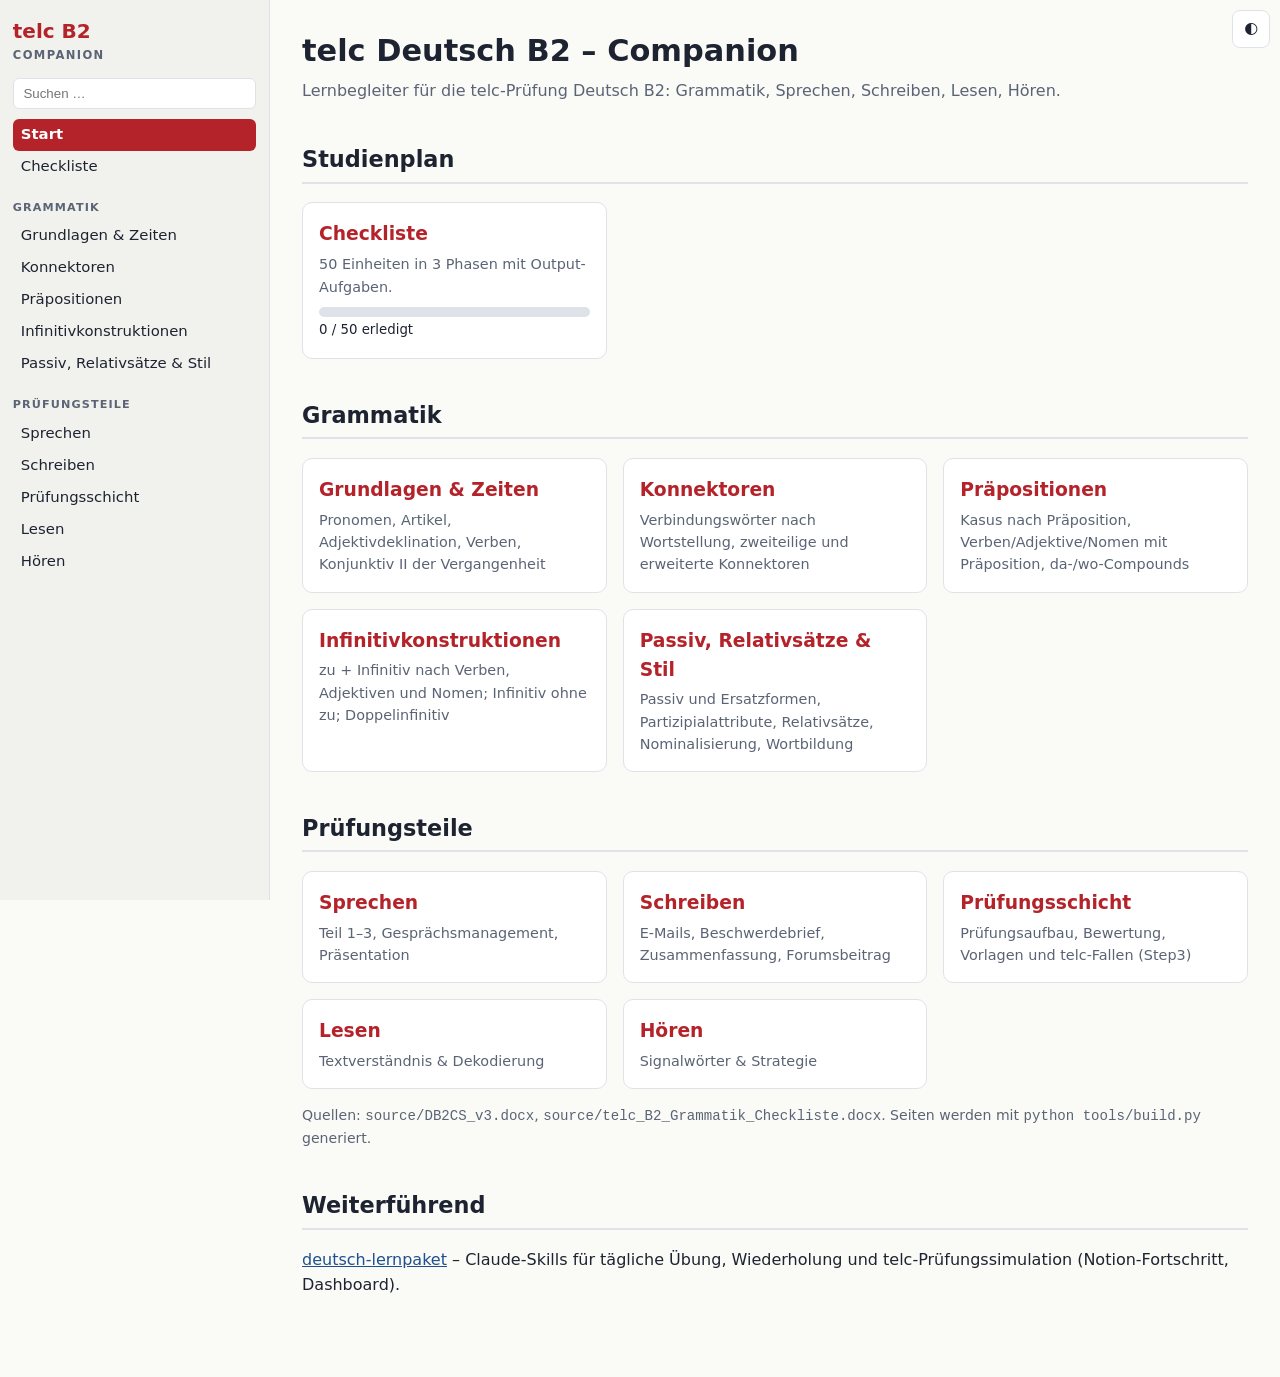
==== index.html @ 338c054a "feat: initial telc B2 companion site generated from Word sources" ====
<!DOCTYPE html>
<html lang="de">
<head>
<meta charset="utf-8">
<meta name="viewport" content="width=device-width, initial-scale=1">
<title>telc Deutsch B2 – Companion · telc Deutsch B2</title>
<link rel="stylesheet" href="assets/style.css">
<script>document.documentElement.dataset.theme = localStorage.getItem('telc-b2-theme') || (matchMedia('(prefers-color-scheme: dark)').matches ? 'dark' : 'light');</script>
</head>
<body data-root="">
<button class="menu-btn" id="menu-btn" aria-label="Menü">☰</button>
<button class="theme-btn" id="theme-btn" aria-label="Dark/Light">◐</button>
<nav class="sidebar" id="sidebar" aria-label="Navigation">
<a class="brand" href="index.html">telc B2<span>Companion</span></a>
<input type="search" id="search" placeholder="Suchen …" autocomplete="off" aria-label="Suche">
<div id="search-results" class="search-results" hidden></div>
<div class="nav-group">
<a href="index.html" class="active">Start</a>
<a href="checkliste.html">Checkliste</a>
</div>
<div class="nav-label">Grammatik</div><div class="nav-group">
<a href="grammatik/grundlagen.html">Grundlagen &amp; Zeiten</a>
<a href="grammatik/konnektoren.html">Konnektoren</a>
<a href="grammatik/praepositionen.html">Präpositionen</a>
<a href="grammatik/infinitiv.html">Infinitivkonstruktionen</a>
<a href="grammatik/passiv-relativ-stil.html">Passiv, Relativsätze &amp; Stil</a>
</div><div class="nav-label">Prüfungsteile</div><div class="nav-group">
<a href="sprechen.html">Sprechen</a>
<a href="schreiben.html">Schreiben</a>
<a href="pruefung.html">Prüfungsschicht</a>
<a href="lesen.html">Lesen</a>
<a href="hoeren.html">Hören</a>
</div>
</nav>
<main>
<h1>telc Deutsch B2 – Companion</h1>
<p class="lead">Lernbegleiter für die telc-Prüfung Deutsch B2: Grammatik, Sprechen, Schreiben, Lesen, Hören.</p>
<h2>Studienplan</h2><section class="cards">
<a class="card" href="checkliste.html"><h3>Checkliste</h3><p>50 Einheiten in 3 Phasen mit Output-Aufgaben.</p><div class="progress"><div id="home-progress-bar"></div></div><small id="home-progress-text" data-total="50"></small></a>
</section><h2>Grammatik</h2><section class="cards">
<a class="card" href="grammatik/grundlagen.html"><h3>Grundlagen &amp; Zeiten</h3><p>Pronomen, Artikel, Adjektivdeklination, Verben, Konjunktiv II der Vergangenheit</p></a>
<a class="card" href="grammatik/konnektoren.html"><h3>Konnektoren</h3><p>Verbindungswörter nach Wortstellung, zweiteilige und erweiterte Konnektoren</p></a>
<a class="card" href="grammatik/praepositionen.html"><h3>Präpositionen</h3><p>Kasus nach Präposition, Verben/Adjektive/Nomen mit Präposition, da-/wo-Compounds</p></a>
<a class="card" href="grammatik/infinitiv.html"><h3>Infinitivkonstruktionen</h3><p>zu + Infinitiv nach Verben, Adjektiven und Nomen; Infinitiv ohne zu; Doppelinfinitiv</p></a>
<a class="card" href="grammatik/passiv-relativ-stil.html"><h3>Passiv, Relativsätze &amp; Stil</h3><p>Passiv und Ersatzformen, Partizipialattribute, Relativsätze, Nominalisierung, Wortbildung</p></a>
</section><h2>Prüfungsteile</h2><section class="cards">
<a class="card" href="sprechen.html"><h3>Sprechen</h3><p>Teil 1–3, Gesprächsmanagement, Präsentation</p></a>
<a class="card" href="schreiben.html"><h3>Schreiben</h3><p>E-Mails, Beschwerdebrief, Zusammenfassung, Forumsbeitrag</p></a>
<a class="card" href="pruefung.html"><h3>Prüfungsschicht</h3><p>Prüfungsaufbau, Bewertung, Vorlagen und telc-Fallen (Step3)</p></a>
<a class="card" href="lesen.html"><h3>Lesen</h3><p>Textverständnis &amp; Dekodierung</p></a>
<a class="card" href="hoeren.html"><h3>Hören</h3><p>Signalwörter &amp; Strategie</p></a>
</section><p class="note">Quellen: <code>source/DB2CS_v3.docx</code>, <code>source/telc_B2_Grammatik_Checkliste.docx</code>. Seiten werden mit <code>python tools/build.py</code> generiert.</p><h2>Weiterführend</h2><p><a href="https://github.com/kalaiguna/deutsch-lernpaket">deutsch-lernpaket</a> – Claude-Skills für tägliche Übung, Wiederholung und telc-Prüfungssimulation (Notion-Fortschritt, Dashboard).</p>

</main>
<script src="assets/search-index.js"></script>
<script src="assets/app.js"></script>
</body>
</html>
---- assets/style.css ----
:root{--bg:#fafaf7;--fg:#1d2330;--muted:#5b6475;--card:#fff;--line:#dfe2e8;--accent:#b4232a;--accent2:#1f4f8f;--head:#eef1f6;--zebra:#f6f7fa;--hl:#fff3b0;--side:#f1f2ee;--w:270px}
[data-theme=dark]{--bg:#14171d;--fg:#e4e7ee;--muted:#9aa3b5;--card:#1b1f28;--line:#2e3442;--accent:#ff7a80;--accent2:#7fb0ff;--head:#232a38;--zebra:#1a1e27;--hl:#5a4b00;--side:#181b22}
*{box-sizing:border-box}
html{scroll-behavior:smooth;scroll-padding-top:1rem}
body{margin:0;background:var(--bg);color:var(--fg);font:16px/1.55 system-ui,-apple-system,"Segoe UI",Roboto,sans-serif;display:flex}
a{color:var(--accent2)}
.sidebar{position:sticky;top:0;align-self:flex-start;height:100vh;overflow-y:auto;width:var(--w);flex:none;background:var(--side);border-right:1px solid var(--line);padding:1rem .8rem 2rem}
.brand{display:block;font-weight:800;font-size:1.25rem;color:var(--accent);text-decoration:none;margin-bottom:.8rem}
.brand span{display:block;font-size:.72rem;font-weight:600;color:var(--muted);letter-spacing:.12em;text-transform:uppercase}
.sidebar input[type=search]{width:100%;padding:.45rem .6rem;border:1px solid var(--line);border-radius:6px;background:var(--card);color:var(--fg);margin-bottom:.6rem}
.nav-label{font-size:.7rem;text-transform:uppercase;letter-spacing:.1em;color:var(--muted);margin:1rem 0 .25rem;font-weight:700}
.nav-group a{display:block;padding:.28rem .5rem;border-radius:6px;color:var(--fg);text-decoration:none;font-size:.93rem}
.nav-group a:hover{background:var(--head)}
.nav-group a.active{background:var(--accent);color:#fff;font-weight:600}
.nav-group.toc a{font-size:.82rem;color:var(--muted);padding:.18rem .5rem}
.search-results a{display:block;padding:.35rem .5rem;border-radius:6px;text-decoration:none;color:var(--fg);font-size:.85rem;border-bottom:1px solid var(--line)}
.search-results a small{display:block;color:var(--muted)}
.search-results mark{background:var(--hl);color:inherit}
main{flex:1;min-width:0;max-width:1200px;padding:1.5rem 2rem 4rem}
h1{font-size:1.9rem;margin:.2rem 0 .3rem}
h2{margin-top:2.4rem;padding-bottom:.3rem;border-bottom:2px solid var(--line);font-size:1.4rem}
h2 .anchor{margin-left:.5rem;text-decoration:none;color:var(--muted);opacity:0;font-size:.9em}
h2:hover .anchor{opacity:1}
.lead{color:var(--muted);margin-top:0}
.table-wrap{overflow-x:auto;margin:1rem 0;border:1px solid var(--line);border-radius:8px;background:var(--card);max-height:80vh}
table{border-collapse:collapse;width:100%;font-size:.93rem}
th,td{border:1px solid var(--line);padding:.4rem .6rem;vertical-align:top;text-align:left}
th{background:var(--head);position:sticky;top:0;z-index:1}
tbody tr:nth-child(even){background:var(--zebra)}
td p,th p{margin:.15rem 0}
td.c,th.c{text-align:center}
.cards{display:grid;grid-template-columns:repeat(auto-fill,minmax(240px,1fr));gap:1rem;margin:1rem 0}
.card{display:block;background:var(--card);border:1px solid var(--line);border-radius:10px;padding:1rem;text-decoration:none;color:var(--fg);transition:transform .1s,box-shadow .1s}
.card:hover{transform:translateY(-2px);box-shadow:0 4px 14px rgba(0,0,0,.12)}
.card h3{margin:0 0 .3rem;color:var(--accent)}
.card p{margin:0;color:var(--muted);font-size:.9rem}
.progress-box{display:flex;gap:1rem;align-items:center;margin:1rem 0;flex-wrap:wrap}
.progress{flex:1;min-width:160px;height:10px;background:var(--line);border-radius:6px;overflow:hidden;margin-top:.6rem}
.progress-box .progress{margin:0}
.progress div{height:100%;width:0;background:var(--accent);transition:width .3s}
button{font:inherit;padding:.3rem .7rem;border:1px solid var(--line);border-radius:6px;background:var(--card);color:var(--fg);cursor:pointer}
.note{color:var(--muted);font-size:.88rem}
tr.unit.done{opacity:.55}
tr.unit.done td:nth-child(3){text-decoration:line-through}
.chk{width:1.2rem;height:1.2rem;cursor:pointer}
.done-date{white-space:nowrap;font-size:.85rem;color:var(--muted)}
.pager{display:flex;justify-content:space-between;margin-top:3rem;padding-top:1rem;border-top:1px solid var(--line)}
.menu-btn,.theme-btn{position:fixed;z-index:20;top:.6rem;border:1px solid var(--line);background:var(--card);color:var(--fg);border-radius:8px;width:2.4rem;height:2.4rem;padding:0}
.theme-btn{right:.6rem}
.menu-btn{display:none;left:.6rem}
@media(max-width:860px){
 .menu-btn{display:block}
 .sidebar{position:fixed;z-index:15;left:0;top:0;transform:translateX(-100%);transition:transform .2s;box-shadow:0 0 20px rgba(0,0,0,.3)}
 .sidebar.open{transform:none}
 main{padding:3.5rem 1rem 3rem}
}
@media print{
 .sidebar,.menu-btn,.theme-btn,.pager,.progress-box,.anchor{display:none!important}
 body{display:block;background:#fff;color:#000}
 .table-wrap{max-height:none;overflow:visible;border:0}
 th{position:static}
 table{font-size:10pt}
 tr{break-inside:avoid}
 h2{break-after:avoid}
}
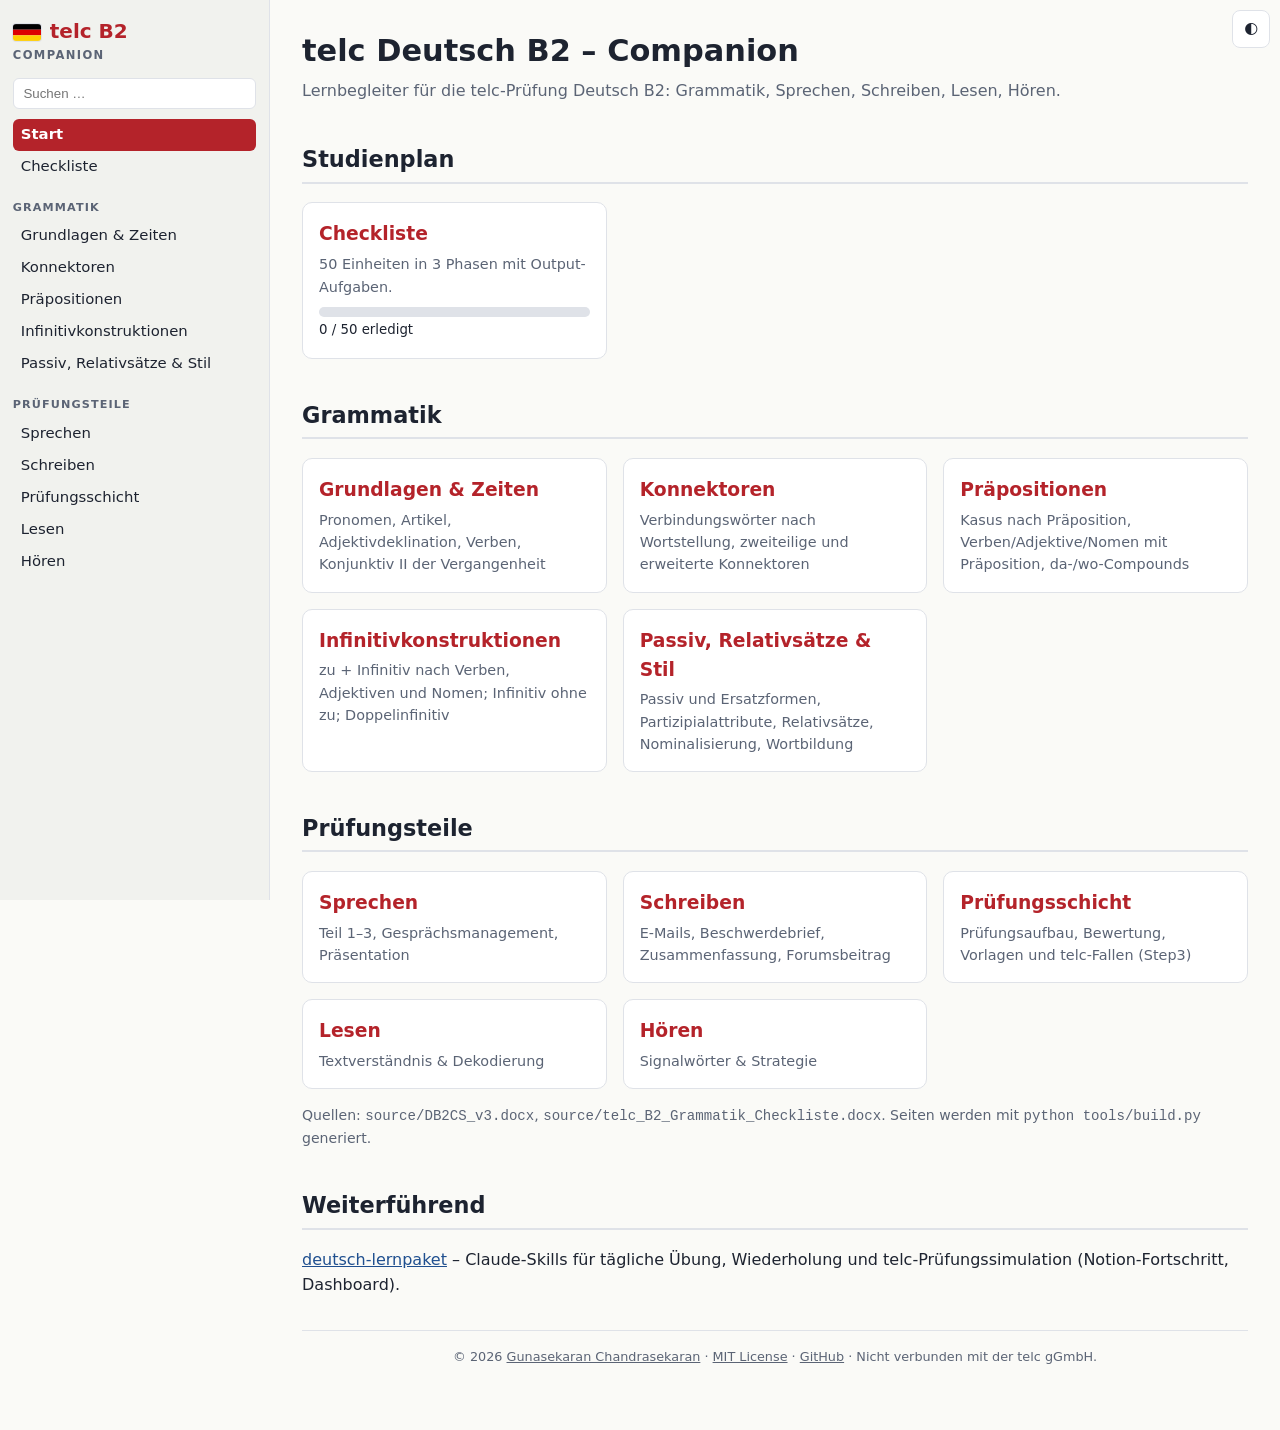
==== commit 7967edea: "feat: add flag branding, footer and feedback section" ====
--- a/index.html
+++ b/index.html
@@ -3,15 +3,17 @@
 <head>
 <meta charset="utf-8">
 <meta name="viewport" content="width=device-width, initial-scale=1">
-<title>telc Deutsch B2 – Companion · telc Deutsch B2</title>
+<title>🇩🇪 telc Deutsch B2 – Companion</title>
+<link rel="icon" href="data:image/svg+xml,%3Csvg xmlns='http://www.w3.org/2000/svg' viewBox='0 0 5 3'%3E%3Crect width='5' height='1' fill='%23000'/%3E%3Crect y='1' width='5' height='1' fill='%23d00'/%3E%3Crect y='2' width='5' height='1' fill='%23ffce00'/%3E%3C/svg%3E">
 <link rel="stylesheet" href="assets/style.css">
 <script>document.documentElement.dataset.theme = localStorage.getItem('telc-b2-theme') || (matchMedia('(prefers-color-scheme: dark)').matches ? 'dark' : 'light');</script>
 </head>
 <body data-root="">
 <button class="menu-btn" id="menu-btn" aria-label="Menü">☰</button>
+<a class="mobile-brand" href="index.html"><svg class="flag" viewBox="0 0 5 3" role="img" aria-label="Deutschland"><rect width="5" height="1" fill="#000"/><rect y="1" width="5" height="1" fill="#d00"/><rect y="2" width="5" height="1" fill="#ffce00"/></svg>telc B2</a>
 <button class="theme-btn" id="theme-btn" aria-label="Dark/Light">◐</button>
 <nav class="sidebar" id="sidebar" aria-label="Navigation">
-<a class="brand" href="index.html">telc B2<span>Companion</span></a>
+<a class="brand" href="index.html"><svg class="flag" viewBox="0 0 5 3" role="img" aria-label="Deutschland"><rect width="5" height="1" fill="#000"/><rect y="1" width="5" height="1" fill="#d00"/><rect y="2" width="5" height="1" fill="#ffce00"/></svg>telc B2<span>Companion</span></a>
 <input type="search" id="search" placeholder="Suchen …" autocomplete="off" aria-label="Suche">
 <div id="search-results" class="search-results" hidden></div>
 <div class="nav-group">
@@ -51,6 +53,7 @@
 <a class="card" href="hoeren.html"><h3>Hören</h3><p>Signalwörter &amp; Strategie</p></a>
 </section><p class="note">Quellen: <code>source/DB2CS_v3.docx</code>, <code>source/telc_B2_Grammatik_Checkliste.docx</code>. Seiten werden mit <code>python tools/build.py</code> generiert.</p><h2>Weiterführend</h2><p><a href="https://github.com/kalaiguna/deutsch-lernpaket">deutsch-lernpaket</a> – Claude-Skills für tägliche Übung, Wiederholung und telc-Prüfungssimulation (Notion-Fortschritt, Dashboard).</p>
 
+<footer class="site-footer">© 2026 <a href="https://github.com/kalaiguna">Gunasekaran Chandrasekaran</a> · <a href="https://github.com/kalaiguna/deutsch-telc-b2/blob/main/LICENSE">MIT License</a> · <a href="https://github.com/kalaiguna/deutsch-telc-b2">GitHub</a> · Nicht verbunden mit der telc gGmbH.</footer>
 </main>
 <script src="assets/search-index.js"></script>
 <script src="assets/app.js"></script>
--- a/assets/style.css
+++ b/assets/style.css
@@ -63,3 +63,12 @@
  tr{break-inside:avoid}
  h2{break-after:avoid}
 }
+
+.flag{width:28px;height:17px;vertical-align:-.15em;margin-right:.45em;border-radius:3px;box-shadow:0 0 0 1px var(--line)}
+.brand .flag{display:inline-block}
+.mobile-brand{display:none;position:fixed;z-index:20;top:.6rem;left:50%;transform:translateX(-50%);height:2.4rem;align-items:center;padding:0 .8rem;border:1px solid var(--line);border-radius:8px;background:var(--card);color:var(--accent);font-weight:800;text-decoration:none;white-space:nowrap}
+.mobile-brand .flag{margin-right:.4rem}
+@media(max-width:860px){.mobile-brand{display:flex}}
+@media print{.mobile-brand{display:none!important}}
+.site-footer{margin-top:2rem;padding-top:1rem;border-top:1px solid var(--line);color:var(--muted);font-size:.8rem;text-align:center}
+.site-footer a{color:inherit}
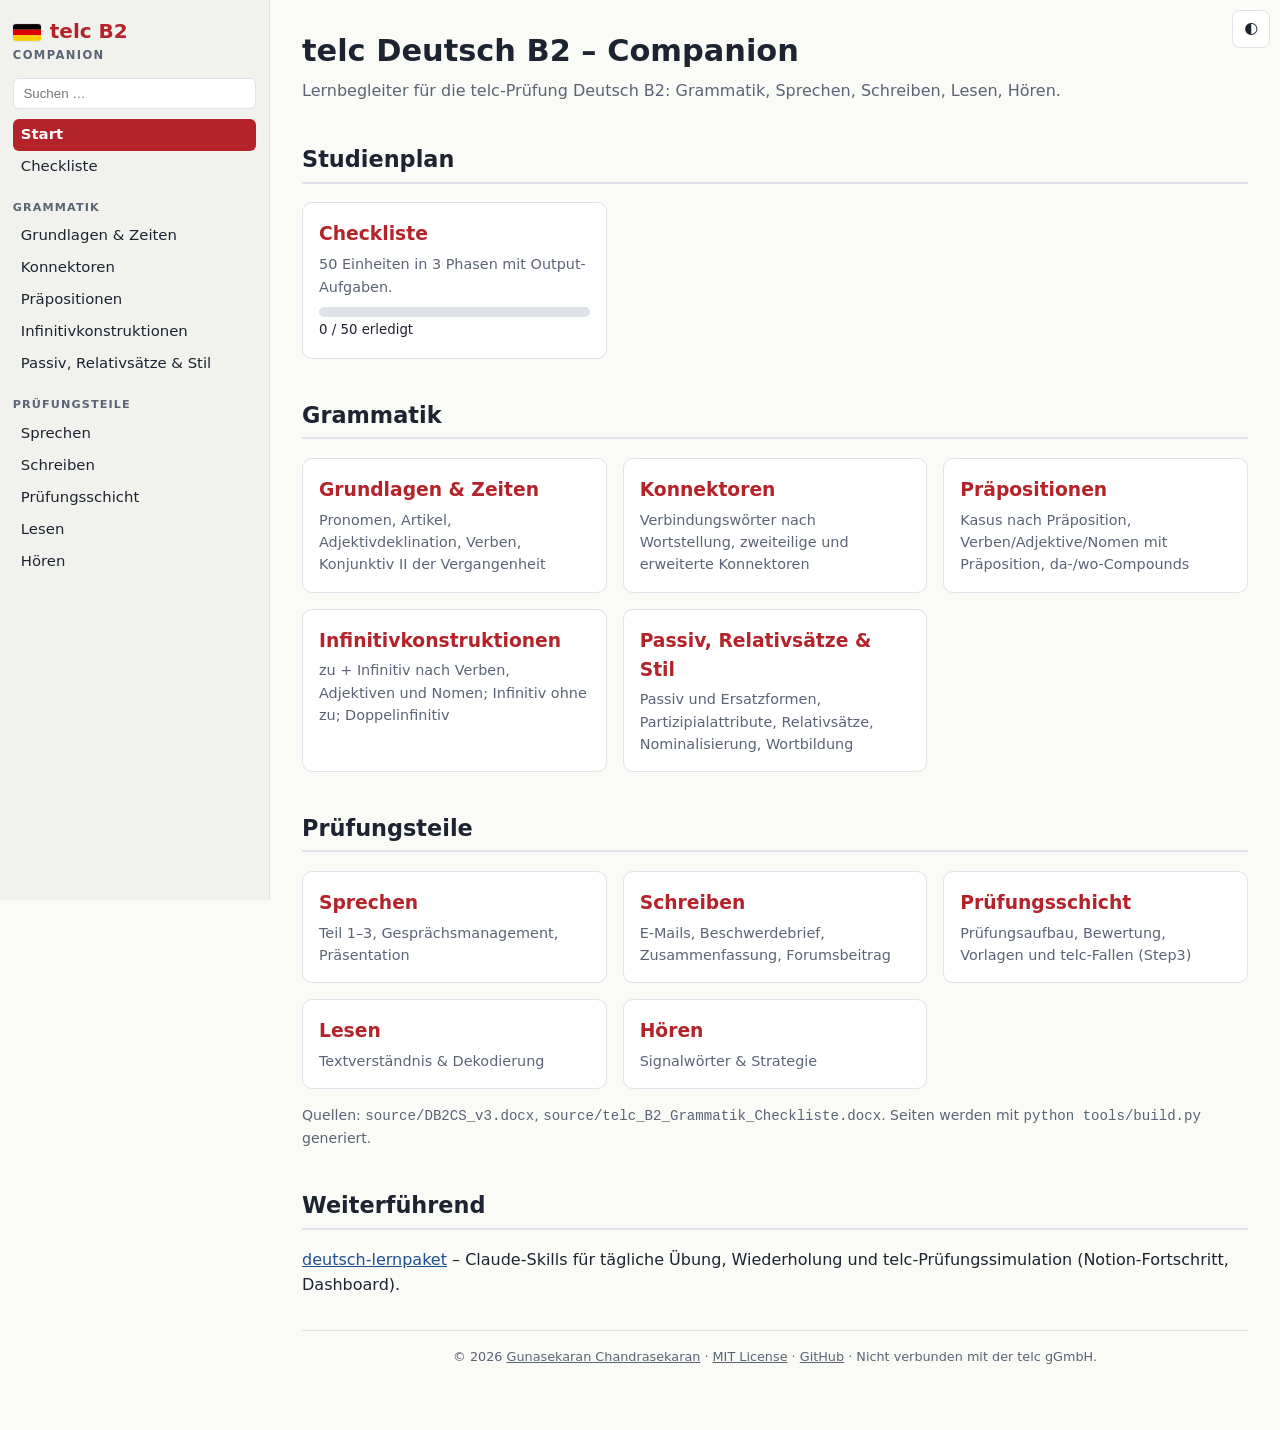
==== commit 99a154ef: "fix: cache-bust assets and size flag SVG explicitly" ====
--- a/index.html
+++ b/index.html
@@ -5,15 +5,15 @@
 <meta name="viewport" content="width=device-width, initial-scale=1">
 <title>🇩🇪 telc Deutsch B2 – Companion</title>
 <link rel="icon" href="data:image/svg+xml,%3Csvg xmlns='http://www.w3.org/2000/svg' viewBox='0 0 5 3'%3E%3Crect width='5' height='1' fill='%23000'/%3E%3Crect y='1' width='5' height='1' fill='%23d00'/%3E%3Crect y='2' width='5' height='1' fill='%23ffce00'/%3E%3C/svg%3E">
-<link rel="stylesheet" href="assets/style.css">
+<link rel="stylesheet" href="assets/style.css?v=001012a2">
 <script>document.documentElement.dataset.theme = localStorage.getItem('telc-b2-theme') || (matchMedia('(prefers-color-scheme: dark)').matches ? 'dark' : 'light');</script>
 </head>
 <body data-root="">
 <button class="menu-btn" id="menu-btn" aria-label="Menü">☰</button>
-<a class="mobile-brand" href="index.html"><svg class="flag" viewBox="0 0 5 3" role="img" aria-label="Deutschland"><rect width="5" height="1" fill="#000"/><rect y="1" width="5" height="1" fill="#d00"/><rect y="2" width="5" height="1" fill="#ffce00"/></svg>telc B2</a>
+<a class="mobile-brand" href="index.html"><svg class="flag" viewBox="0 0 5 3" width="28" height="17" role="img" aria-label="Deutschland"><rect width="5" height="1" fill="#000"/><rect y="1" width="5" height="1" fill="#d00"/><rect y="2" width="5" height="1" fill="#ffce00"/></svg>telc B2</a>
 <button class="theme-btn" id="theme-btn" aria-label="Dark/Light">◐</button>
 <nav class="sidebar" id="sidebar" aria-label="Navigation">
-<a class="brand" href="index.html"><svg class="flag" viewBox="0 0 5 3" role="img" aria-label="Deutschland"><rect width="5" height="1" fill="#000"/><rect y="1" width="5" height="1" fill="#d00"/><rect y="2" width="5" height="1" fill="#ffce00"/></svg>telc B2<span>Companion</span></a>
+<a class="brand" href="index.html"><svg class="flag" viewBox="0 0 5 3" width="28" height="17" role="img" aria-label="Deutschland"><rect width="5" height="1" fill="#000"/><rect y="1" width="5" height="1" fill="#d00"/><rect y="2" width="5" height="1" fill="#ffce00"/></svg>telc B2<span>Companion</span></a>
 <input type="search" id="search" placeholder="Suchen …" autocomplete="off" aria-label="Suche">
 <div id="search-results" class="search-results" hidden></div>
 <div class="nav-group">
@@ -55,7 +55,7 @@
 
 <footer class="site-footer">© 2026 <a href="https://github.com/kalaiguna">Gunasekaran Chandrasekaran</a> · <a href="https://github.com/kalaiguna/deutsch-telc-b2/blob/main/LICENSE">MIT License</a> · <a href="https://github.com/kalaiguna/deutsch-telc-b2">GitHub</a> · Nicht verbunden mit der telc gGmbH.</footer>
 </main>
-<script src="assets/search-index.js"></script>
-<script src="assets/app.js"></script>
+<script src="assets/search-index.js?v=001012a2"></script>
+<script src="assets/app.js?v=001012a2"></script>
 </body>
 </html>
